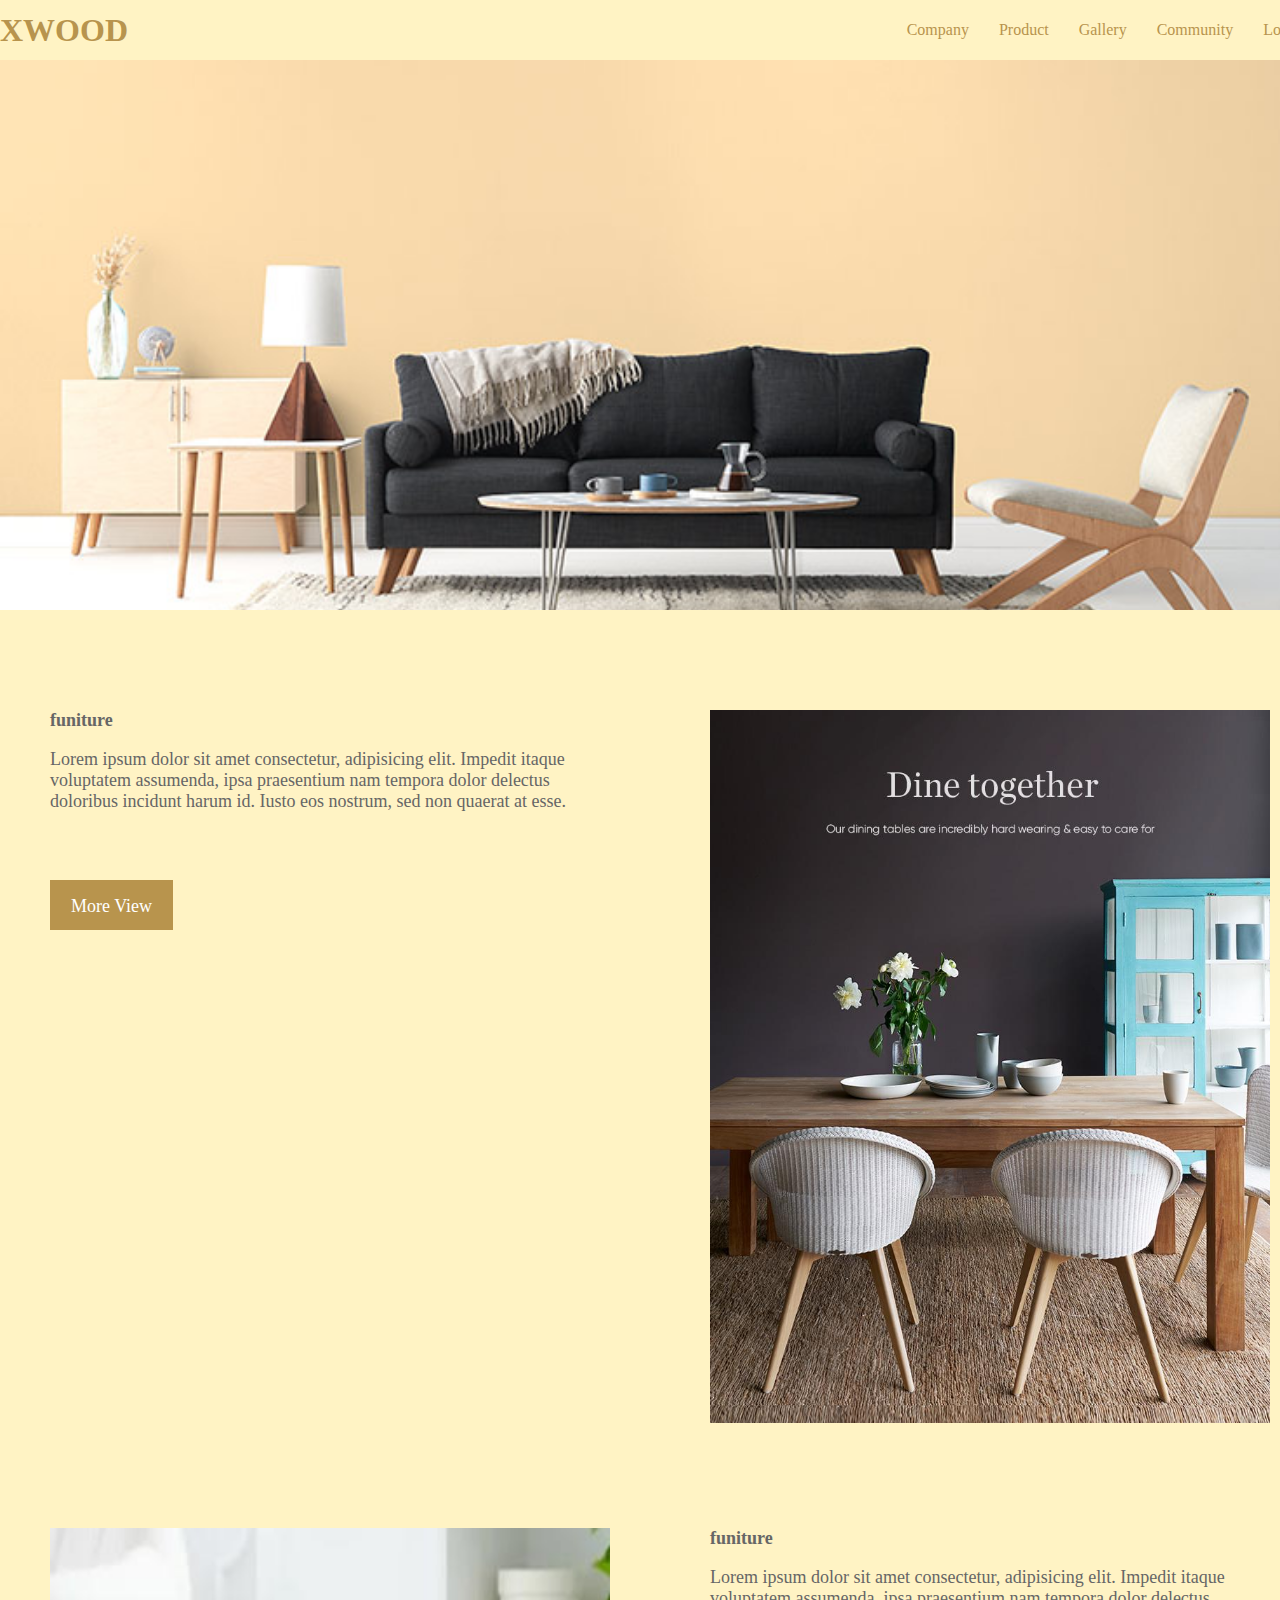
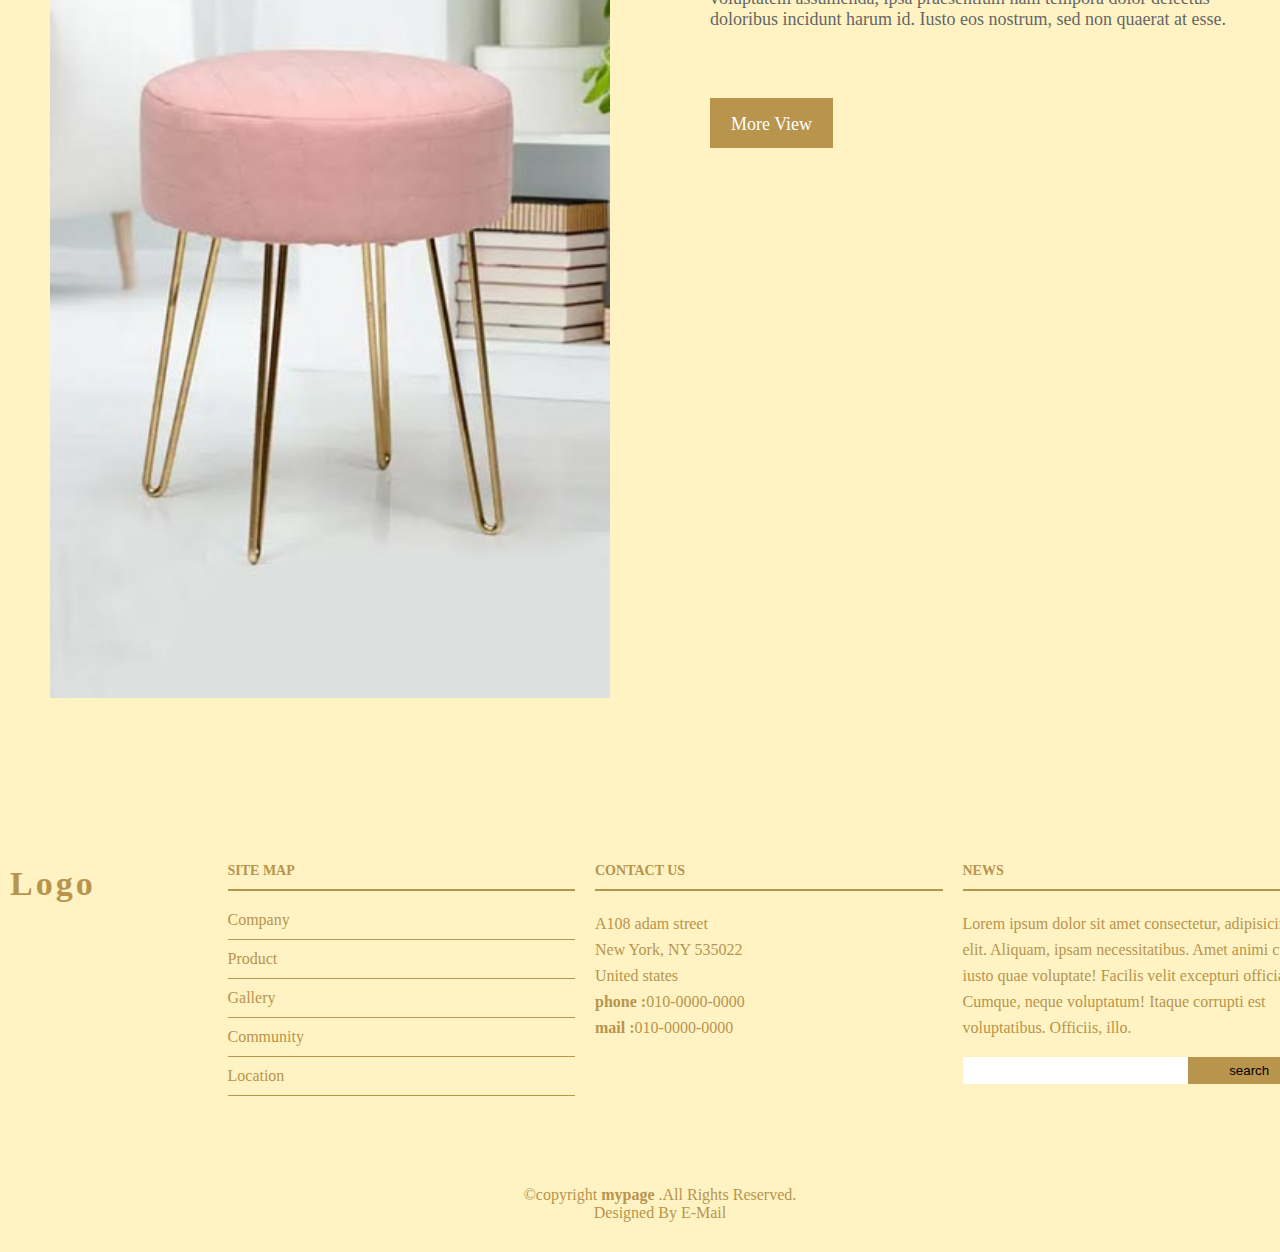
==== index.html @ 7631b56d "원본 파일 업로드" ====
<!DOCTYPE html>
<html lang="ko" dir="ltr">
  <head>
    <meta charset="utf-8">
    <meta name="viewport" content="width=device-width, initial-scale=1.0">
    <title>xwood</title>
    <link rel="stylesheet" href="./assets/css/style.css">
    <script type="text/javascript" src="./assets/js/jquery.min.js"></script>
    <script type="text/javascript" src="./assets/js/common.js"></script>
  </head>
  <body>
    <div id="wrap">
      <header id="header">
        <h1 id="top-logo"><a href="./index.html">XWOOD</a></h1>
        <nav id="top-nav">
          <ul>
            <li>
              <a href="../ex1_sass_site/company/introduce.html">Company</a>
              <ul class="sub-menu">
                <li><a href="../ex1_sass_site/company/introduce.html">Introduce(소개)</a></li>
                <li><a href="../ex1_sass_site/company/ci.html">CI(기업정체성)</a></li>
                <li><a href="../ex1_sass_site/company/history.html">History(역사)</a></li>
              </ul>
            </li>
            <li>
              <a href="../ex1_sass_site/product/product.html">Product</a>
              <ul class="sub-menu">
                <li><a href="../ex1_sass_site/product/product.html">product(제품)</a></li>
              </ul>            
            </li>
            <li>
              <a href="../ex1_sass_site/gallery/gallery.html">Gallery</a>
              <ul class="sub-menu">
                <li><a href="../ex1_sass_site/gallery/gallery.html">gallery(제품사진)</a></li>
              </ul>
            </li>
            <li>
              <a href="../ex1_sass_site/community/notice.html">Community</a>
              <ul class="sub-menu">
                <li><a href="../ex1_sass_site/community/notice.html">Notice(공지사항)</a></li>
                <li><a href="../ex1_sass_site/community/faq.html">FAQ</a></li>
              </ul>
            </li>
            <li>
              <a href="../ex1_sass_site/location/location.html">Location</a>
              <ul class="sub-menu">
                <li><a href="../ex1_sass_site/location/location.html">Location</a></li>
              </ul>
            </li>
          </ul>
        </nav>
      </header>
      <main>
        <!-- 메인배너 -->
        <div class="mainbanner"></div>
        <!-- 컨텐츠 영역 -->
        <div class="container">
          <div class="content">
            <div class="inner">
              <div class="box items-2">
                <div class="items">
                  <h3 class="title">funiture</h3>
                  <p>Lorem ipsum dolor sit amet consectetur, adipisicing elit. Impedit itaque voluptatem assumenda, 
                  ipsa praesentium nam tempora dolor delectus doloribus incidunt harum id. Iusto eos nostrum, sed non quaerat at esse.
                  </p>
                  <a href="./company/introduce.html" class="gbtn">More View</a>
                </div>
                <div class="items">
                  <img src="./assets/img/thumb_nail01.jpg" alt="">
                </div>
              </div>
            </div>
            <div class="inner">
              <div class="box items-2">
                <div class="items">
                  <img src="./assets/img/thumb_nail02.jpg" alt="">
                </div>
                <div class="items">
                  <h3 class="title">funiture</h3>
                  <p>Lorem ipsum dolor sit amet consectetur, adipisicing elit. Impedit itaque voluptatem assumenda, 
                  ipsa praesentium nam tempora dolor delectus doloribus incidunt harum id. Iusto eos nostrum, sed non quaerat at esse.
                  </p>
                  <a href="./company/introduce.html" class="gbtn">More View</a>
                </div>
              </div>
            </div>
          </div>
        </div>
      </main>
      <footer id="footer">
        <div class="footer-top">
          <!-- footer 상단 영역 -->
          <div class="container">
            <div class="row">
              <!-- Logo -->
              <div class="column footer-logo">
                <h3><a href="../ex1_sass_site/index.html">Logo</a></h3>
              </div>
              <!-- Site map -->
              <div class="column">
                <h4>site map</h4>
                <ul>
                  <li>
                    <a href="../ex1_sass_site/company/introduce.html">Company</a>
                  </li>
                  <li>
                    <a href="../ex1_sass_site/product/product.html">Product</a>          
                  </li>
                  <li>
                    <a href="../ex1_sass_site/gallery/gallery.html">Gallery</a>
                  </li>
                  <li>
                    <a href="../ex1_sass_site/community/notice.html">Community</a>
                  </li>
                  <li>
                    <a href="../ex1_sass_site/location/location.html">Location</a>
                  </li>
                </ul>
              </div>
              <!-- contact us -->
              <div class="column">
                <h4>contact us</h4>
                <p>
                  A108 adam street<br>
                  New York, NY 535022<br>
                  United states<br>
                  <strong>phone :</strong><a href="tel:+82-10-0000-0000">010-0000-0000</a><br>
                  <strong>mail :</strong><a href="mailto:aa@naver.com">010-0000-0000</a><br>
                </p>
              </div>
              <!-- news -->
              <div class="column news">
                <h4>news</h4>
                <p>
                  Lorem ipsum dolor sit amet consectetur, adipisicing elit. Aliquam,
                  ipsam necessitatibus. Amet animi cum iusto quae voluptate! 
                  Facilis velit excepturi officia. Cumque, neque voluptatum! 
                  Itaque corrupti est voluptatibus. Officiis, illo.
                </p>
                <form>
                  <input type="search" name="search" value=""><input type="submit" name="submit" value="search">
                </form>
              </div>
            </div>
          </div>
        </div>
        <div class="container">
          <!-- footer 하단 영역 -->
          <div class="copyright">
            &copy;copyright <strong>mypage</strong> .All Rights Reserved.
          </div>
          <div class="credits">
            Designed By <a href="mailto:aaa@naver.com">E-Mail</a>
          </div>
        </div>
      </footer>
    </div>
  </body>
</html>
---- assets/css/style.css ----
html, body {
  height: 100%;
}

body {
  background: #fff3c4;
  color: #666666;
}

html, body, ul, li, h1, h2, h3, h4, h5, h6 {
  margin: 0;
  padding: 0;
}

li {
  list-style: none;
}

a {
  text-decoration: none;
  color: #b8944d;
  transition: 0.5s;
}
a:hover {
  color: #e3a936;
}

.gbtn {
  display: inline-block;
  box-sizing: border-box;
  padding: 0 20px;
  height: 50px;
  line-height: 50px;
  background: #b8944d;
  color: white;
  border: 1px solid #b8944d;
}
.gbtn.right {
  float: right;
}
.gbtn:hover {
  color: #b8944d;
  background: white;
}

.box {
  display: flex;
}
.box.items-2 .items {
  flex: 50%;
}
.box.items-3 .items {
  flex: 33.33%;
}
.box.items-4 .items {
  flex: 25%;
}
.box .items {
  box-sizing: border-box;
  padding: 50px;
  font-size: 18px;
  flex: 100%;
  flex-shrink: 0;
}
.box .items .title {
  font-size: 18px;
}
.box .items img {
  width: 100%;
}

#map {
  margin-top: 50px;
}
#map .marker-title {
  font-weight: 700;
  font-size: 18px;
}

#wrap {
  width: 1320px;
  margin: 0 auto;
}
#wrap #header {
  position: relative;
  height: 60px;
  z-index: 500;
}
#wrap #header #top-logo {
  float: left;
}
#wrap #header #top-logo a {
  height: 60px;
  line-height: 60px;
}
#wrap #header #top-nav {
  position: relative;
  height: 60px;
  float: right;
}
#wrap #header #top-nav ul {
  float: left;
}
#wrap #header #top-nav ul li {
  position: relative;
  float: left;
  margin-left: 30px;
}
#wrap #header #top-nav ul li:first-child {
  margin-left: 0;
}
#wrap #header #top-nav ul li:hover .sub-menu {
  opacity: 1;
}
#wrap #header #top-nav ul li:hover .sub-menu li {
  height: 40px;
  opacity: 1;
}
#wrap #header #top-nav ul li:hover .sub-menu li a {
  display: block;
  width: 100%;
  height: 100%;
}
#wrap #header #top-nav ul li a {
  width: 100%;
  height: 60px;
  line-height: 60px;
}
#wrap #header #top-nav ul li .sub-menu {
  position: absolute;
  top: 100%;
  border: 1px solid #b8944d;
  opacity: 0;
  transition: 0.5s;
}
#wrap #header #top-nav ul li .sub-menu li {
  margin: 0;
  min-width: 150px;
  width: 100%;
  height: 0;
  padding: 0 10px;
  box-sizing: border-box;
  background: white;
  opacity: 0;
  transition-duration: 0.5s;
}
#wrap #header #top-nav ul li .sub-menu li a {
  line-height: 40px;
}
#wrap main {
  min-height: calc(100vh - (60px + 600px) - 51px);
}
#wrap #footer {
  margin-top: 50px;
  color: #b8944d;
}
#wrap #footer .footer-top {
  padding: 60px 0 30px;
}
#wrap #footer .container {
  margin: 0 auto;
}
#wrap #footer .container .row {
  display: flex;
  justify-content: center;
  flex-wrap: wrap;
}
#wrap #footer .container .column {
  flex: 25%; /*flex-grow flex-shrink flex-basis*/
  box-sizing: border-box;
  padding: 0 10px;
  margin: 0px 0px 30px 0px;
}
#wrap #footer .container .column p {
  line-height: 26px;
}
#wrap #footer .container .column.footer-logo {
  flex: 180px;
}
#wrap #footer .container .column.footer-logo h3 {
  font-size: 34px;
  font-weight: 700;
  letter-spacing: 3px;
  padding: 2px 0 2px 0;
}
#wrap #footer .container .column h4 {
  font-size: 14px;
  font-weight: 700;
  text-transform: uppercase;
  padding-bottom: 12px;
  position: relative;
  margin-bottom: 20px;
}
#wrap #footer .container .column h4:before, #wrap #footer .container .column h4::after {
  content: "";
  position: absolute;
  left: 0;
  bottom: 0;
  height: 2px;
  width: 100%;
  background: #b8944d;
}
#wrap #footer .container .column ul li {
  border-bottom: 1px solid #b8944d;
  padding: 10px 0;
}
#wrap #footer .container .column ul li:first-child {
  padding-top: 0;
}
#wrap #footer .container .column.news input[type=search] {
  border: 0;
  padding: 6px 8px;
  width: 65%;
}
#wrap #footer .container .column.news input[type=submit] {
  border: 0;
  padding: 6px 0px;
  width: 35%;
  text-align: center;
  background: #b8944d;
  cursor: pointer;
}
#wrap #footer > .container {
  padding: 30px 0;
  text-align: center;
}

.mainbanner {
  height: 550px;
  background: url("../img/main_banner.jpg") no-repeat;
  background-size: cover;
}

.inner:nth-child(1) {
  margin-top: 50px;
}
.inner .box.items-2 p + a {
  margin-top: 50px;
}

body.subpage main .container {
  display: flex;
}
body.subpage main .container #lnb {
  flex: 230px;
  flex-shrink: 0;
  flex-grow: 0;
  box-sizing: border-box;
  padding-right: 50px;
}
body.subpage main .container #lnb ul li {
  border-bottom: 1px solid #b8944d;
}
body.subpage main .container #lnb ul li.on a {
  color: white;
  background: #b8944d;
  padding-left: 20px;
}
body.subpage main .container #lnb ul li:hover a {
  padding-left: 20px;
}
body.subpage main .container #lnb ul li a {
  display: inline-block;
  width: 100%;
  height: 100%;
  line-height: 50px;
  font-size: 18px;
  box-sizing: border-box;
}
body.subpage main .container .sub-title span {
  position: relative;
  display: inline-block;
  padding-bottom: 8px;
  line-height: 43px;
  font-size: 24px;
  font-weight: bold;
}
body.subpage main .container .sub-title span::after {
  content: "";
  position: absolute;
  height: 3px;
  background-color: #b8944d;
  left: 0;
  bottom: 0;
  right: 0;
}
body.subpage main .container .inner + .inner {
  margin-top: 50px;
  padding-top: 50px;
  border-top: 1px solid #b8944d;
}
body.subpage main .container .inner .box {
  flex-wrap: wrap;
}
body.subpage main .container .content.gallery {
  flex: 100%;
}
body.subpage main .container .content.gallery .inner {
  position: relative;
  width: 600px;
  margin: 0 auto;
  margin-top: 100px;
}
body.subpage main .container .content.gallery .inner .navi-wrap {
  position: relative;
}
body.subpage main .container .content.gallery .inner .navi-wrap > img {
  cursor: pointer;
  position: absolute;
  top: 50%;
  z-index: 500;
}
body.subpage main .container .content.gallery .inner .navi-wrap > img.next {
  right: 0;
  transform: translate(100%, -50%);
}
body.subpage main .container .content.gallery .inner .navi-wrap > img.prev {
  left: 0;
  transform: translate(-100%, -50%);
}
body.subpage main .container .content.gallery .inner .navi-wrap #navi {
  width: 600px;
  overflow: hidden;
  position: relative;
}
body.subpage main .container .content.gallery .inner .navi-wrap #navi ul li {
  width: 120px;
  float: left;
}
body.subpage main .container .content.gallery .inner .navi-wrap #navi ul li img {
  width: 100%;
  border: 3px solid white;
}
body.subpage main .container .content.gallery .inner .navi-wrap #navi .page-wrap {
  width: 1800px;
}
body.subpage main .container .content.gallery .inner .navi-wrap #navi .page-wrap .page {
  overflow: hidden;
  float: left;
}
body.subpage main .container .content.gallery .inner #main {
  width: 600px;
  height: 452px;
  float: right;
}
body.subpage main .container .content.gallery .inner #main img {
  position: absolute;
  width: 100%;
}
body.subpage main .container .content.faq {
  min-height: 650px;
}
body.subpage main .container .content.faq dl {
  margin: 50px auto;
}
body.subpage main .container .content.faq dl dt {
  text-indent: 1rem;
  line-height: 35px;
  font-size: 18px;
  color: white;
  height: 35px;
  background-color: #b8944d;
}
body.subpage main .container .content.faq dl dd {
  margin: 0;
  height: 300px;
  background-color: #ffe5b3;
}
body.subpage main .container .content.faq dl dd p {
  padding: 20px;
  margin: 0;
}
body.subpage main .container .content.notice {
  flex: 100%;
}
body.subpage main .container .content.notice table {
  width: 100%;
  margin: 50px auto;
  border-collapse: collapse;
}
body.subpage main .container .content.notice table + .gbtn {
  margin-top: 20px;
}
body.subpage main .container .content.notice table td, body.subpage main .container .content.notice table th {
  vertical-align: middle;
  padding: 15px;
  font-size: 14px;
}
body.subpage main .container .content.notice table th {
  background-color: #b8944d;
  color: white;
  height: 30px;
  text-align: left;
  font-size: 16px;
}
body.subpage main .container .content.notice table tr:hover {
  background: #ffe5b3;
}
body.subpage main .container .content.notice table td {
  font-weight: 300;
  color: #666666;
  border-bottom: 1px solid #b8944d;
}
body.subpage main .container .content.notice table td.hover {
  background: #ffe5b3;
}
body.subpage main .container .content.location {
  flex: 100%;
}
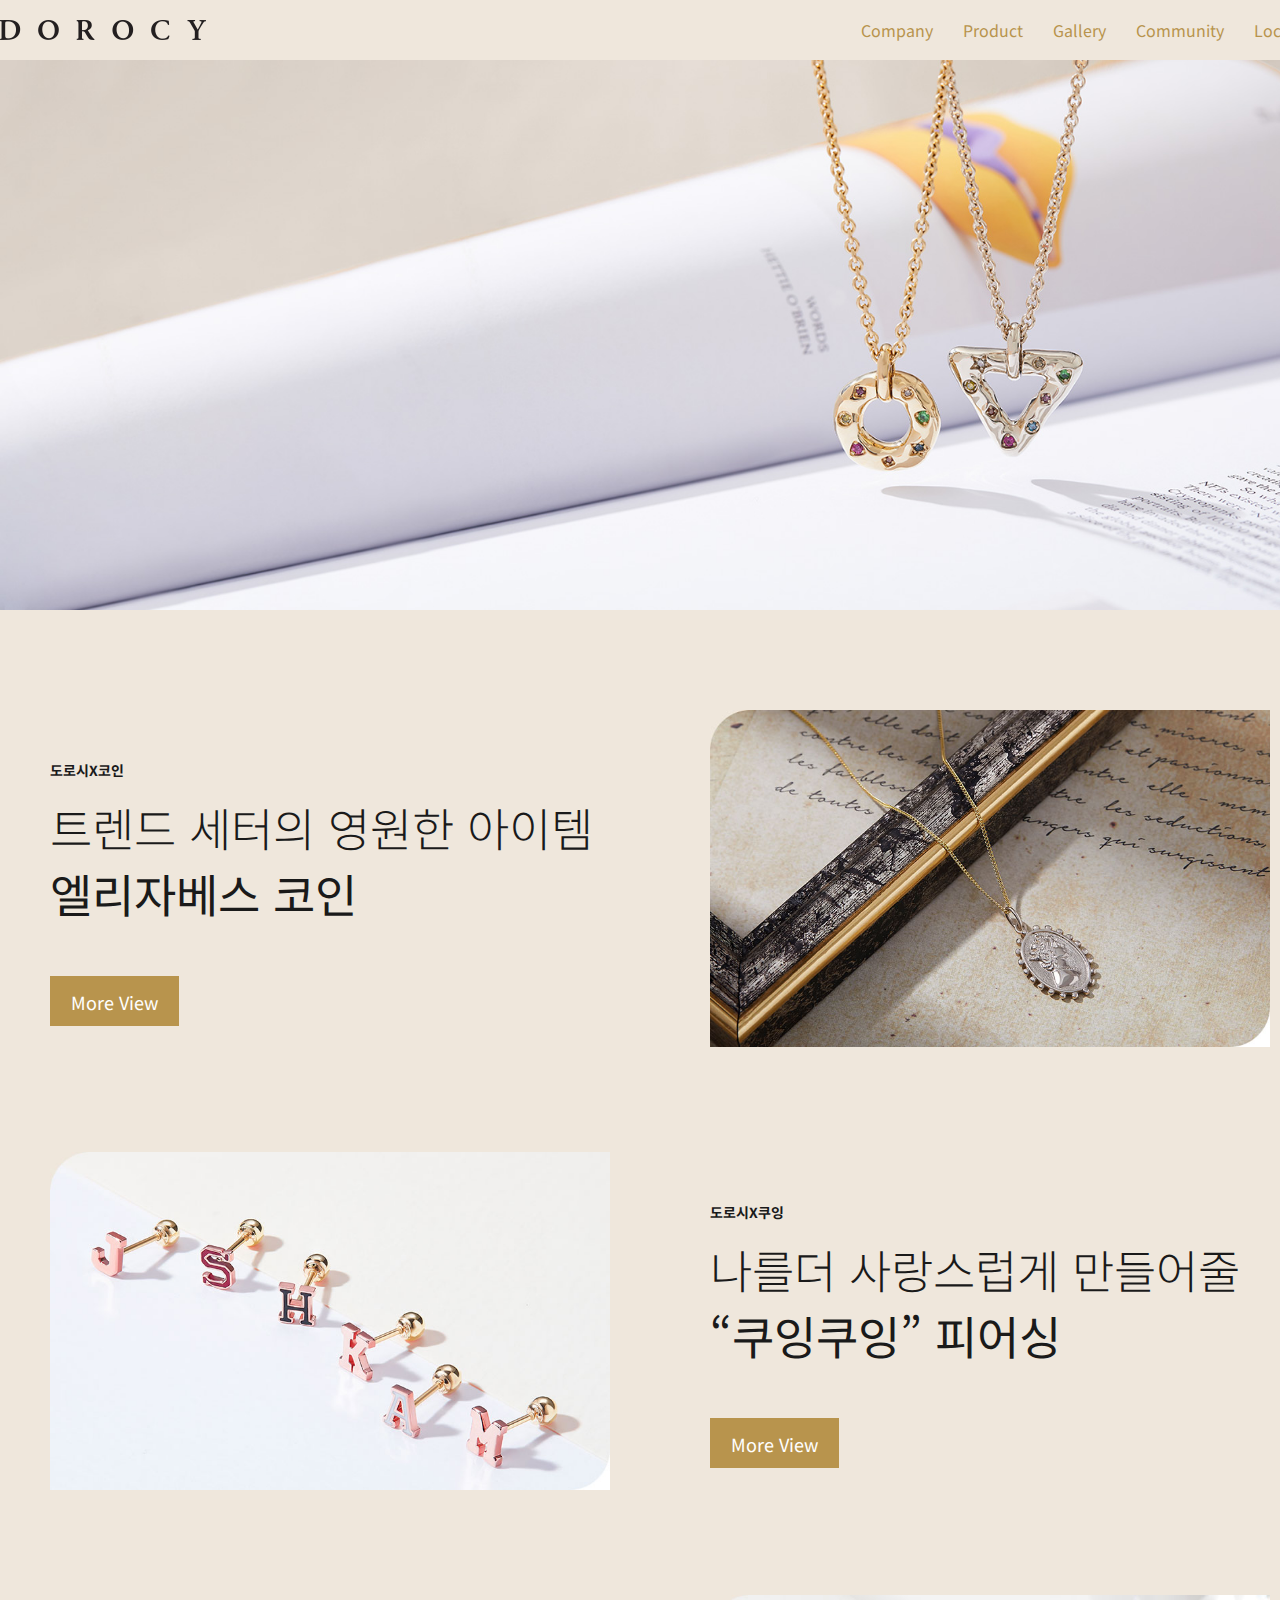
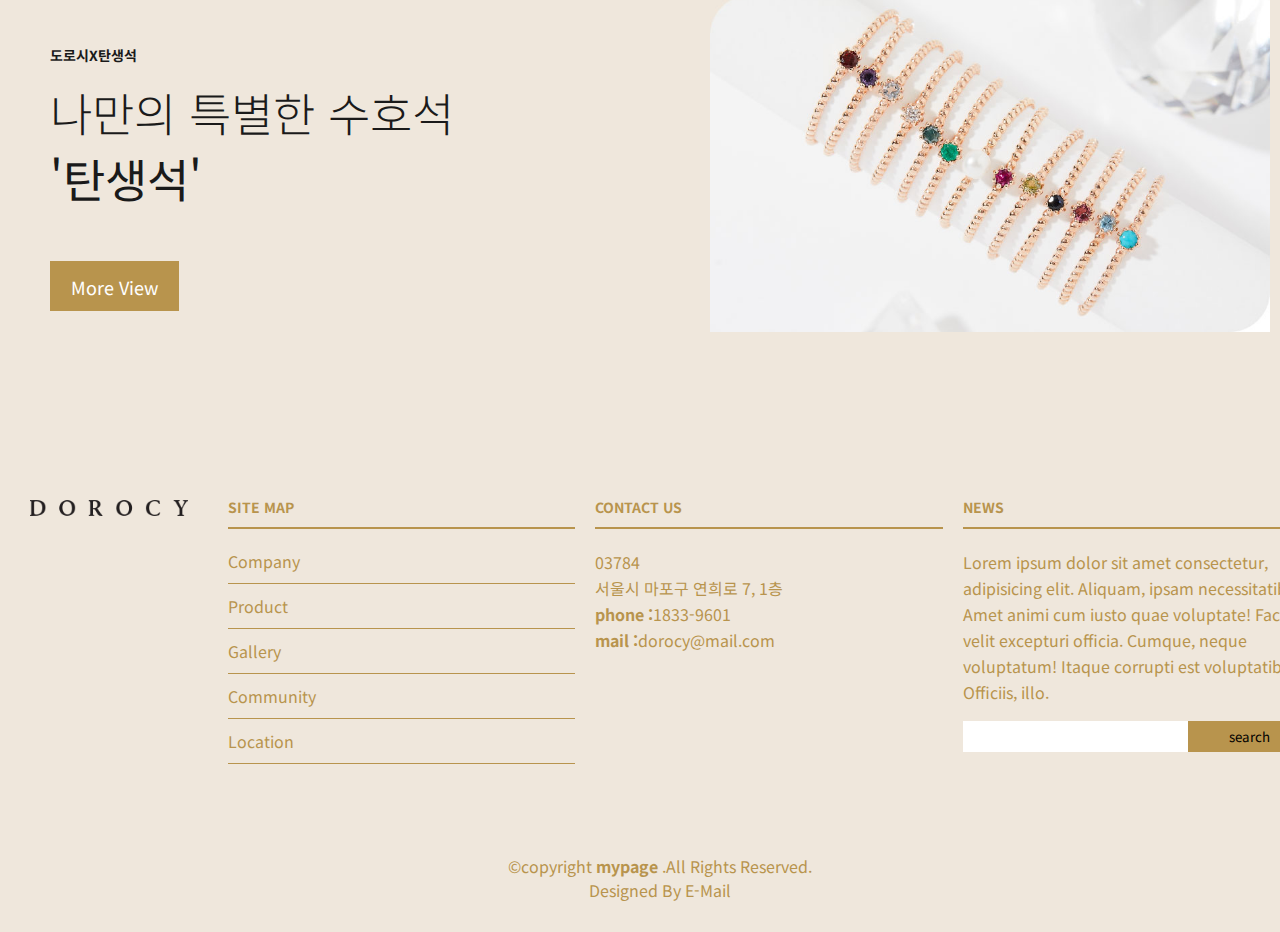
==== commit 6238d834: "아이템 요소들 추가" ====
--- a/index.html
+++ b/index.html
@@ -11,7 +11,11 @@
   <body>
     <div id="wrap">
       <header id="header">
-        <h1 id="top-logo"><a href="./index.html">XWOOD</a></h1>
+        <h1 id="top-logo">
+          <a href="./index.html">
+            <img src="./assets/img/main-logo/main-logo-img.png" alt="메인로고">
+          </a>
+        </h1>
         <nav id="top-nav">
           <ul>
             <li>
@@ -59,28 +63,36 @@
             <div class="inner">
               <div class="box items-2">
                 <div class="items">
-                  <h3 class="title">funiture</h3>
-                  <p>Lorem ipsum dolor sit amet consectetur, adipisicing elit. Impedit itaque voluptatem assumenda, 
-                  ipsa praesentium nam tempora dolor delectus doloribus incidunt harum id. Iusto eos nostrum, sed non quaerat at esse.
-                  </p>
+                  <p>도로시X코인</p>
+                  <h3 class="title">트렌드 세터의 영원한 아이템<br><strong>엘리자베스 코인</strong></h3>
                   <a href="./company/introduce.html" class="gbtn">More View</a>
                 </div>
                 <div class="items">
-                  <img src="./assets/img/thumb_nail01.jpg" alt="">
+                  <img src="./assets/img/main-img/main-img1.jpg" alt="">
                 </div>
               </div>
             </div>
             <div class="inner">
               <div class="box items-2">
                 <div class="items">
-                  <img src="./assets/img/thumb_nail02.jpg" alt="">
+                  <img src="./assets/img/main-img/main-img2.jpg" alt="">
                 </div>
                 <div class="items">
-                  <h3 class="title">funiture</h3>
-                  <p>Lorem ipsum dolor sit amet consectetur, adipisicing elit. Impedit itaque voluptatem assumenda, 
-                  ipsa praesentium nam tempora dolor delectus doloribus incidunt harum id. Iusto eos nostrum, sed non quaerat at esse.
-                  </p>
+                  <p>도로시X쿠잉</p>
+                  <h3 class="title">나를더 사랑스럽게 만들어줄<br><strong>“쿠잉쿠잉” 피어싱</strong></h3>
                   <a href="./company/introduce.html" class="gbtn">More View</a>
+                </div>
+              </div>
+            </div>
+            <div class="inner">
+              <div class="box items-2">
+                <div class="items">
+                  <p>도로시X탄생석</p>
+                  <h3 class="title">나만의 특별한 수호석<br><strong>'탄생석'</strong></h3>
+                  <a href="./company/introduce.html" class="gbtn">More View</a>
+                </div>
+                <div class="items">
+                  <img src="./assets/img/main-img/main-img3.jpg" alt="">
                 </div>
               </div>
             </div>
@@ -94,7 +106,9 @@
             <div class="row">
               <!-- Logo -->
               <div class="column footer-logo">
-                <h3><a href="../ex1_sass_site/index.html">Logo</a></h3>
+                  <a href="../ex1_sass_site/index.html">
+                    <img src="./assets/img/main-logo/main-logo-img.png" alt="">
+                  </a>
               </div>
               <!-- Site map -->
               <div class="column">
@@ -121,11 +135,10 @@
               <div class="column">
                 <h4>contact us</h4>
                 <p>
-                  A108 adam street<br>
-                  New York, NY 535022<br>
-                  United states<br>
-                  <strong>phone :</strong><a href="tel:+82-10-0000-0000">010-0000-0000</a><br>
-                  <strong>mail :</strong><a href="mailto:aa@naver.com">010-0000-0000</a><br>
+                  03784<br>
+                  서울시 마포구 연희로 7, 1층<br>
+                  <strong>phone :</strong><a href="tel:+82-0000-0000">1833-9601</a><br>
+                  <strong>mail :</strong><a href="mailto:aa@naver.com">dorocy@mail.com</a><br>
                 </p>
               </div>
               <!-- news -->
--- a/assets/css/style.css
+++ b/assets/css/style.css
@@ -1,10 +1,15 @@
+@import url("https://fonts.googleapis.com/css2?family=Noto+Sans+KR:wght@100;300;400;500;700;900&display=swap");
+* {
+  font-family: "Noto Sans KR", sans-serif;
+}
+
 html, body {
   height: 100%;
 }
 
 body {
-  background: #fff3c4;
-  color: #666666;
+  background: #efe7dc;
+  color: #1a1a1a;
 }
 
 html, body, ul, li, h1, h2, h3, h4, h5, h6 {
@@ -62,8 +67,15 @@
   flex: 100%;
   flex-shrink: 0;
 }
+.box .items p {
+  font-size: 14px;
+  margin-top: 50px;
+  font-weight: 700;
+}
 .box .items .title {
-  font-size: 18px;
+  font-size: 46px;
+  font-weight: 300;
+  margin-bottom: 50px;
 }
 .box .items img {
   width: 100%;
@@ -175,13 +187,11 @@
   line-height: 26px;
 }
 #wrap #footer .container .column.footer-logo {
+  text-align: center;
   flex: 180px;
 }
-#wrap #footer .container .column.footer-logo h3 {
-  font-size: 34px;
-  font-weight: 700;
-  letter-spacing: 3px;
-  padding: 2px 0 2px 0;
+#wrap #footer .container .column.footer-logo img {
+  width: 80%;
 }
 #wrap #footer .container .column h4 {
   font-size: 14px;
@@ -227,7 +237,7 @@
 
 .mainbanner {
   height: 550px;
-  background: url("../img/main_banner.jpg") no-repeat;
+  background: url("../img/main-banner/main-banner-img.jpg") no-repeat;
   background-size: cover;
 }
 
@@ -398,7 +408,7 @@
 }
 body.subpage main .container .content.notice table td {
   font-weight: 300;
-  color: #666666;
+  color: #1a1a1a;
   border-bottom: 1px solid #b8944d;
 }
 body.subpage main .container .content.notice table td.hover {
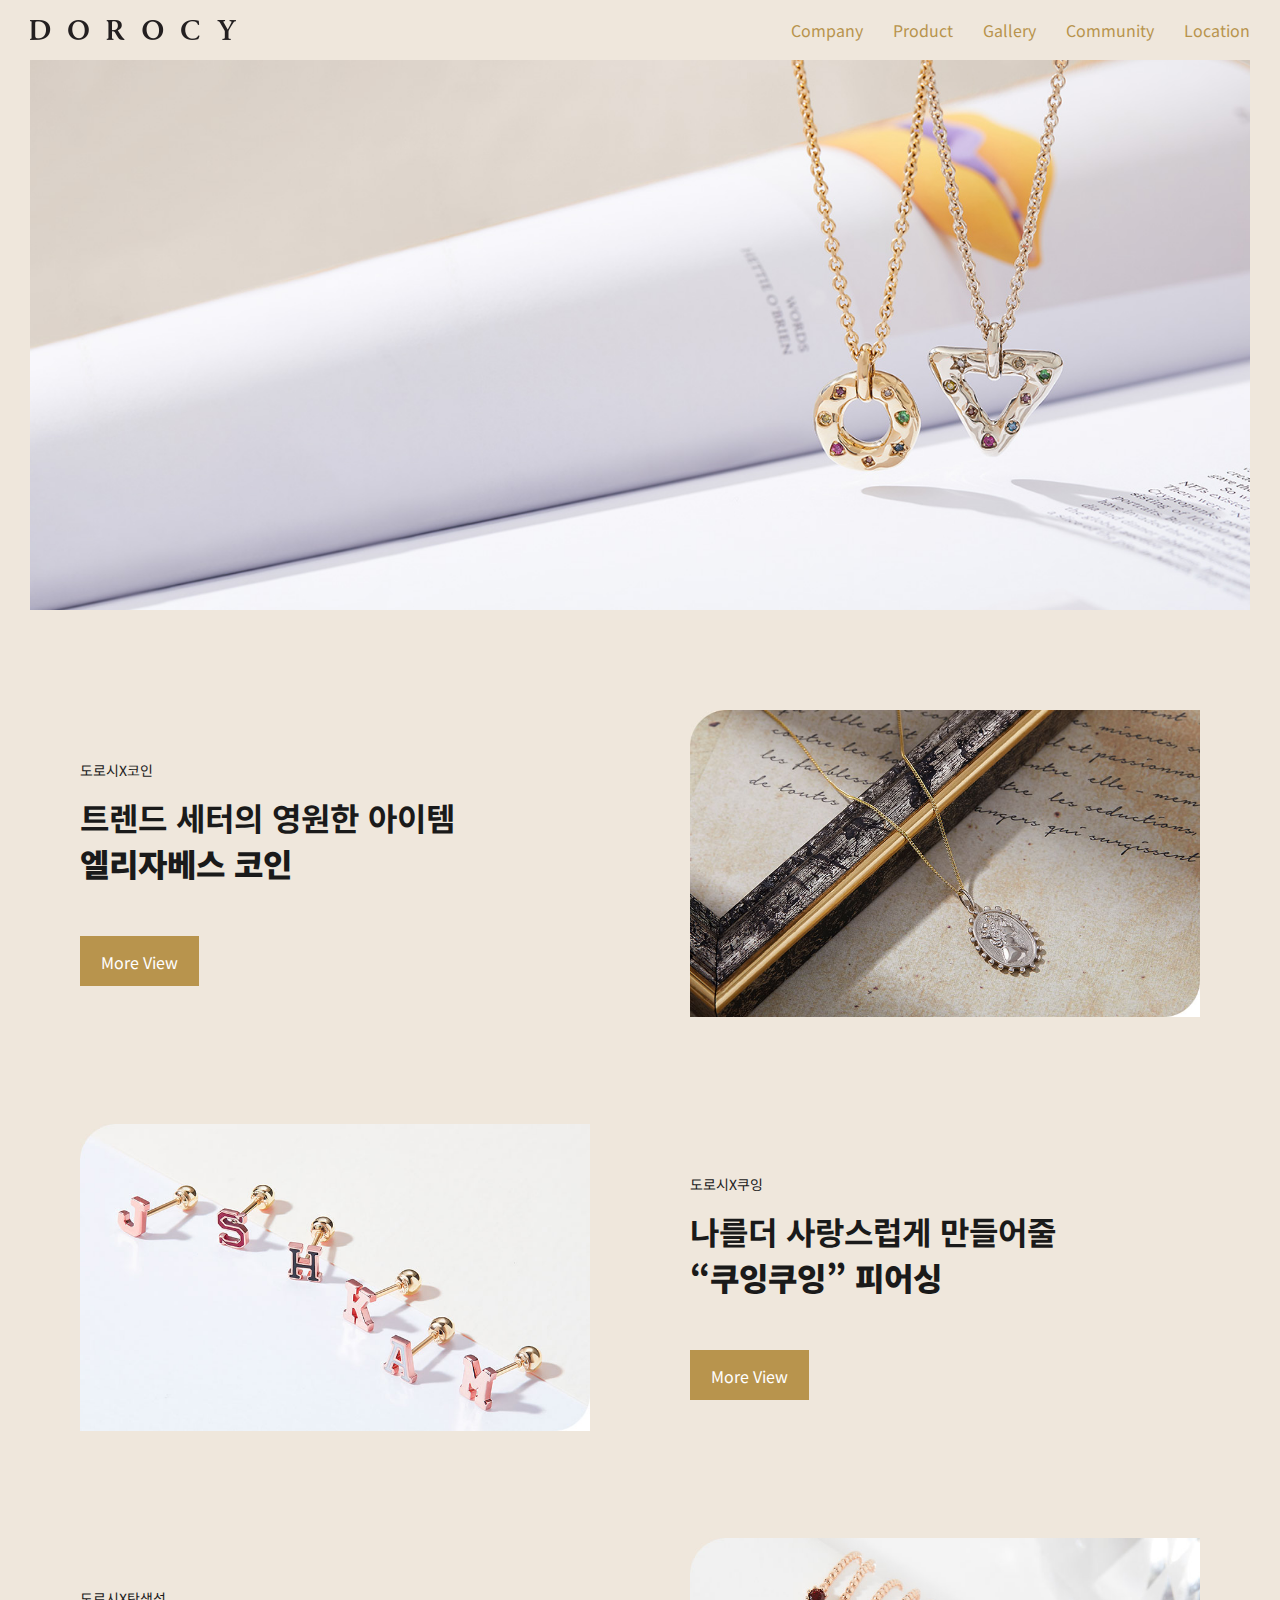
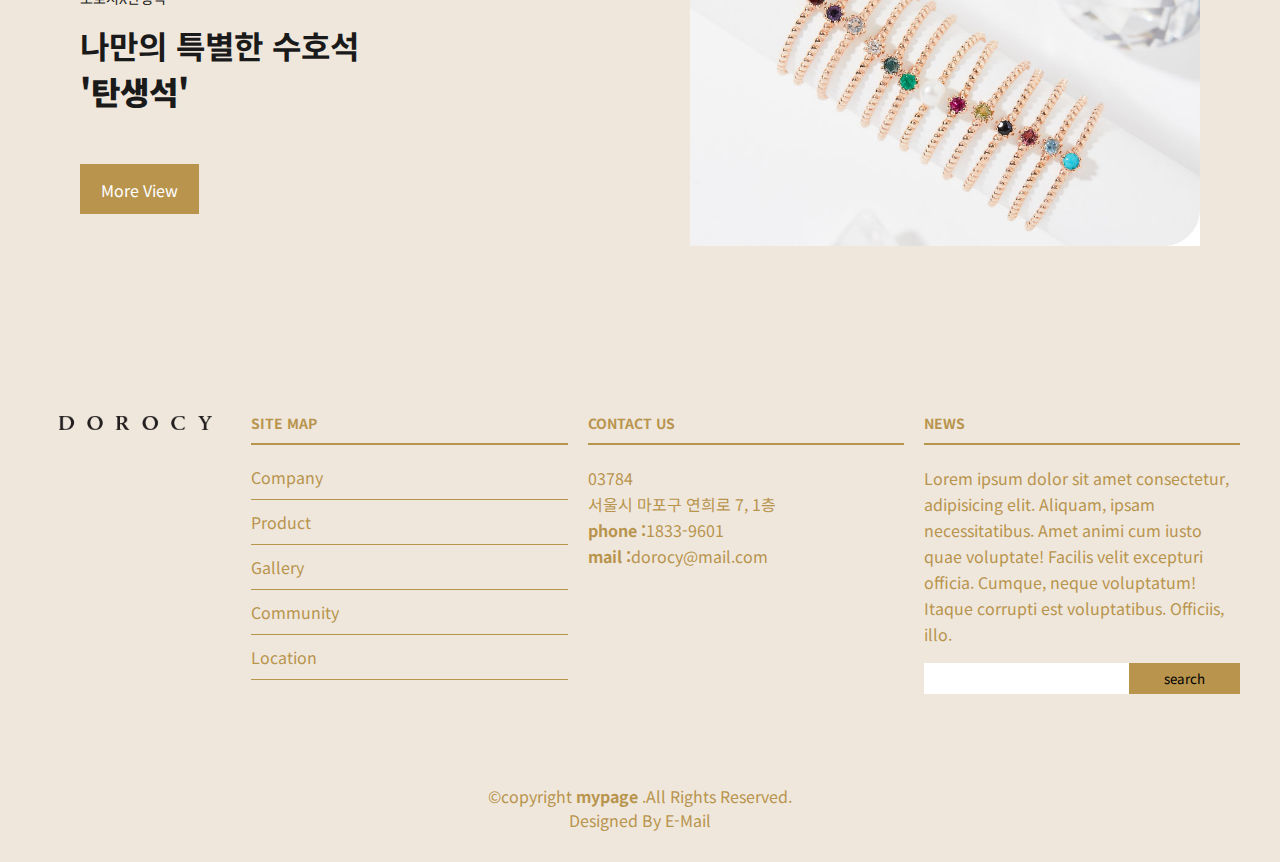
==== commit 4bb326d3: "메인로고 수정" ====
--- a/index.html
+++ b/index.html
@@ -19,36 +19,36 @@
         <nav id="top-nav">
           <ul>
             <li>
-              <a href="../ex1_sass_site/company/introduce.html">Company</a>
+              <a href="./company/introduce.html">Company</a>
               <ul class="sub-menu">
-                <li><a href="../ex1_sass_site/company/introduce.html">Introduce(소개)</a></li>
-                <li><a href="../ex1_sass_site/company/ci.html">CI(기업정체성)</a></li>
-                <li><a href="../ex1_sass_site/company/history.html">History(역사)</a></li>
+                <li><a href="./company/introduce.html">Introduce(소개)</a></li>
+                <li><a href="./company/ci.html">CI(기업정체성)</a></li>
+                <li><a href="./company/history.html">History(역사)</a></li>
               </ul>
             </li>
             <li>
-              <a href="../ex1_sass_site/product/product.html">Product</a>
+              <a href="./product/product.html">Product</a>
               <ul class="sub-menu">
-                <li><a href="../ex1_sass_site/product/product.html">product(제품)</a></li>
+                <li><a href="./product/product.html">product(제품)</a></li>
               </ul>            
             </li>
             <li>
-              <a href="../ex1_sass_site/gallery/gallery.html">Gallery</a>
+              <a href="./gallery/gallery.html">Gallery</a>
               <ul class="sub-menu">
-                <li><a href="../ex1_sass_site/gallery/gallery.html">gallery(제품사진)</a></li>
+                <li><a href="./gallery/gallery.html">gallery(제품사진)</a></li>
               </ul>
             </li>
             <li>
-              <a href="../ex1_sass_site/community/notice.html">Community</a>
+              <a href="./community/notice.html">Community</a>
               <ul class="sub-menu">
-                <li><a href="../ex1_sass_site/community/notice.html">Notice(공지사항)</a></li>
-                <li><a href="../ex1_sass_site/community/faq.html">FAQ</a></li>
+                <li><a href="./community/notice.html">Notice(공지사항)</a></li>
+                <li><a href="./community/faq.html">FAQ</a></li>
               </ul>
             </li>
             <li>
-              <a href="../ex1_sass_site/location/location.html">Location</a>
+              <a href="./location/location.html">Location</a>
               <ul class="sub-menu">
-                <li><a href="../ex1_sass_site/location/location.html">Location</a></li>
+                <li><a href="./location/location.html">Location</a></li>
               </ul>
             </li>
           </ul>
@@ -65,7 +65,7 @@
                 <div class="items">
                   <p>도로시X코인</p>
                   <h3 class="title">트렌드 세터의 영원한 아이템<br><strong>엘리자베스 코인</strong></h3>
-                  <a href="./company/introduce.html" class="gbtn">More View</a>
+                  <a href="./product/product.html" class="gbtn">More View</a>
                 </div>
                 <div class="items">
                   <img src="./assets/img/main-img/main-img1.jpg" alt="">
@@ -80,7 +80,7 @@
                 <div class="items">
                   <p>도로시X쿠잉</p>
                   <h3 class="title">나를더 사랑스럽게 만들어줄<br><strong>“쿠잉쿠잉” 피어싱</strong></h3>
-                  <a href="./company/introduce.html" class="gbtn">More View</a>
+                  <a href="./product/product.html" class="gbtn">More View</a>
                 </div>
               </div>
             </div>
@@ -89,7 +89,7 @@
                 <div class="items">
                   <p>도로시X탄생석</p>
                   <h3 class="title">나만의 특별한 수호석<br><strong>'탄생석'</strong></h3>
-                  <a href="./company/introduce.html" class="gbtn">More View</a>
+                  <a href="./product/product.html" class="gbtn">More View</a>
                 </div>
                 <div class="items">
                   <img src="./assets/img/main-img/main-img3.jpg" alt="">
--- a/assets/css/style.css
+++ b/assets/css/style.css
@@ -39,6 +39,7 @@
   background: #b8944d;
   color: white;
   border: 1px solid #b8944d;
+  font-size: 16px;
 }
 .gbtn.right {
   float: right;
@@ -48,6 +49,10 @@
   background: white;
 }
 
+.content {
+  width: 100%;
+}
+
 .box {
   display: flex;
 }
@@ -63,22 +68,28 @@
 .box .items {
   box-sizing: border-box;
   padding: 50px;
-  font-size: 18px;
+  font-size: 26px;
   flex: 100%;
   flex-shrink: 0;
+}
+.box .items.center {
+  text-align: center;
 }
 .box .items p {
   font-size: 14px;
   margin-top: 50px;
+  font-weight: 400;
+}
+.box .items .title {
+  font-size: 32px;
   font-weight: 700;
-}
-.box .items .title {
-  font-size: 46px;
-  font-weight: 300;
   margin-bottom: 50px;
 }
+.box .items .title .font-product {
+  font-size: 76px;
+}
 .box .items img {
-  width: 100%;
+  max-width: 100%;
 }
 
 #map {
@@ -86,12 +97,13 @@
 }
 #map .marker-title {
   font-weight: 700;
-  font-size: 18px;
+  font-size: 26px;
 }
 
 #wrap {
-  width: 1320px;
+  max-width: 1320px;
   margin: 0 auto;
+  padding: 0 30px;
 }
 #wrap #header {
   position: relative;
@@ -121,6 +133,11 @@
 #wrap #header #top-nav ul li:first-child {
   margin-left: 0;
 }
+#wrap #header #top-nav ul li a {
+  width: 100%;
+  height: 60px;
+  line-height: 60px;
+}
 #wrap #header #top-nav ul li:hover .sub-menu {
   opacity: 1;
 }
@@ -132,11 +149,6 @@
   display: block;
   width: 100%;
   height: 100%;
-}
-#wrap #header #top-nav ul li a {
-  width: 100%;
-  height: 60px;
-  line-height: 60px;
 }
 #wrap #header #top-nav ul li .sub-menu {
   position: absolute;
@@ -239,6 +251,7 @@
   height: 550px;
   background: url("../img/main-banner/main-banner-img.jpg") no-repeat;
   background-size: cover;
+  background-position: 50% 50%;
 }
 
 .inner:nth-child(1) {
@@ -302,14 +315,72 @@
 body.subpage main .container .inner .box {
   flex-wrap: wrap;
 }
+body.subpage main .container .content.introduce .items p {
+  font-size: 26px;
+  font-weight: 300;
+}
+body.subpage main .container .content.ci .items h3 {
+  font-size: 46px;
+  font-weight: 700;
+  margin-bottom: 0;
+}
+body.subpage main .container .content.ci .items p {
+  color: #595959;
+  font-size: 26px;
+  font-weight: 300;
+}
+body.subpage main .container .content.history .items .title {
+  font-size: 46px;
+  font-weight: 700;
+}
+body.subpage main .container .content.history .items p {
+  font-size: 26px;
+  font-weight: 300;
+}
+body.subpage main .container .content.history .items .history {
+  padding-left: 215px;
+}
+body.subpage main .container .content.history .items .history .item {
+  display: flex;
+  font-size: 24px;
+  font-weight: 700;
+}
+body.subpage main .container .content.history .items .history .item:first-child h4::before {
+  position: absolute;
+  content: "";
+  width: 1px;
+  height: 1070px;
+  background: #000000;
+  right: 0;
+  top: 15px;
+}
+body.subpage main .container .content.history .items .history .item h4 {
+  padding-right: 30px;
+  position: relative;
+}
+body.subpage main .container .content.history .items .history .item h4::after {
+  position: absolute;
+  content: "";
+  width: 10px;
+  height: 10px;
+  border-radius: 50%;
+  background: #000000;
+  right: -5px;
+  top: 14px;
+}
+body.subpage main .container .content.history .items .history .item span {
+  padding-left: 30px;
+}
+body.subpage main .container .content.history .items .history .item ~ .item {
+  padding-top: 40px;
+}
 body.subpage main .container .content.gallery {
   flex: 100%;
 }
 body.subpage main .container .content.gallery .inner {
   position: relative;
   width: 600px;
-  margin: 0 auto;
-  margin-top: 100px;
+  margin: 100px auto 0;
 }
 body.subpage main .container .content.gallery .inner .navi-wrap {
   position: relative;
@@ -355,7 +426,8 @@
 }
 body.subpage main .container .content.gallery .inner #main img {
   position: absolute;
-  width: 100%;
+  width: 600px;
+  height: 452px;
 }
 body.subpage main .container .content.faq {
   min-height: 650px;
@@ -367,17 +439,21 @@
   text-indent: 1rem;
   line-height: 35px;
   font-size: 18px;
-  color: white;
+  padding: 15px 0;
+  color: #1a1a1a;
   height: 35px;
-  background-color: #b8944d;
+  border-top: 1px solid #b8944d;
+  cursor: pointer;
+}
+body.subpage main .container .content.faq dl dt:last-of-type {
+  border-bottom: 1px solid #b8944d;
 }
 body.subpage main .container .content.faq dl dd {
+  opacity: 0.8;
   margin: 0;
-  height: 300px;
-  background-color: #ffe5b3;
 }
 body.subpage main .container .content.faq dl dd p {
-  padding: 20px;
+  padding: 50px 20px;
   margin: 0;
 }
 body.subpage main .container .content.notice {
@@ -416,4 +492,21 @@
 }
 body.subpage main .container .content.location {
   flex: 100%;
+}
+body.subpage main .container .content.product .items .title {
+  position: relative;
+  font-size: 76px;
+  margin: 50px 0 115px;
+}
+body.subpage main .container .content.product .items .title::before {
+  content: "";
+  position: absolute;
+  bottom: -90%;
+  left: 50%;
+  width: 1px;
+  height: 80px;
+  background: #1a1a1a;
+}
+body.subpage main .container .content.product .items p {
+  font-size: 26px;
 }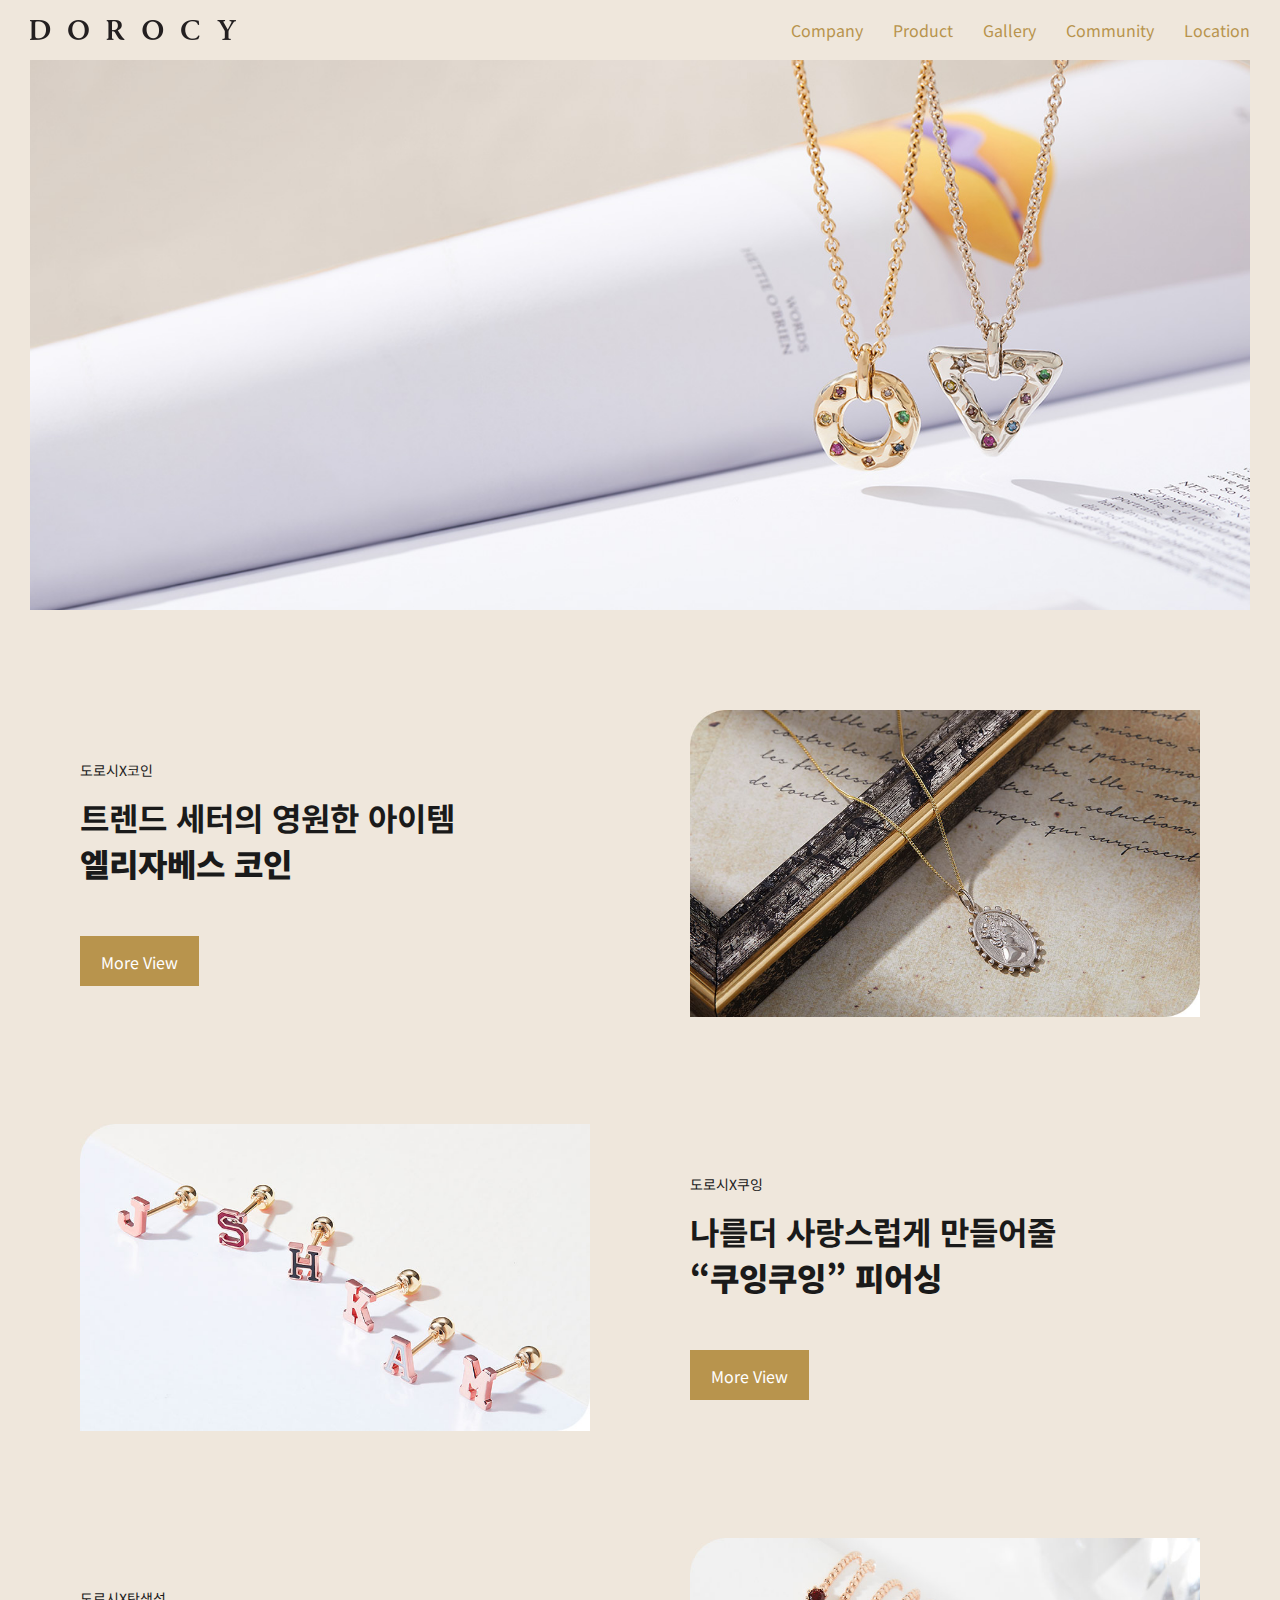
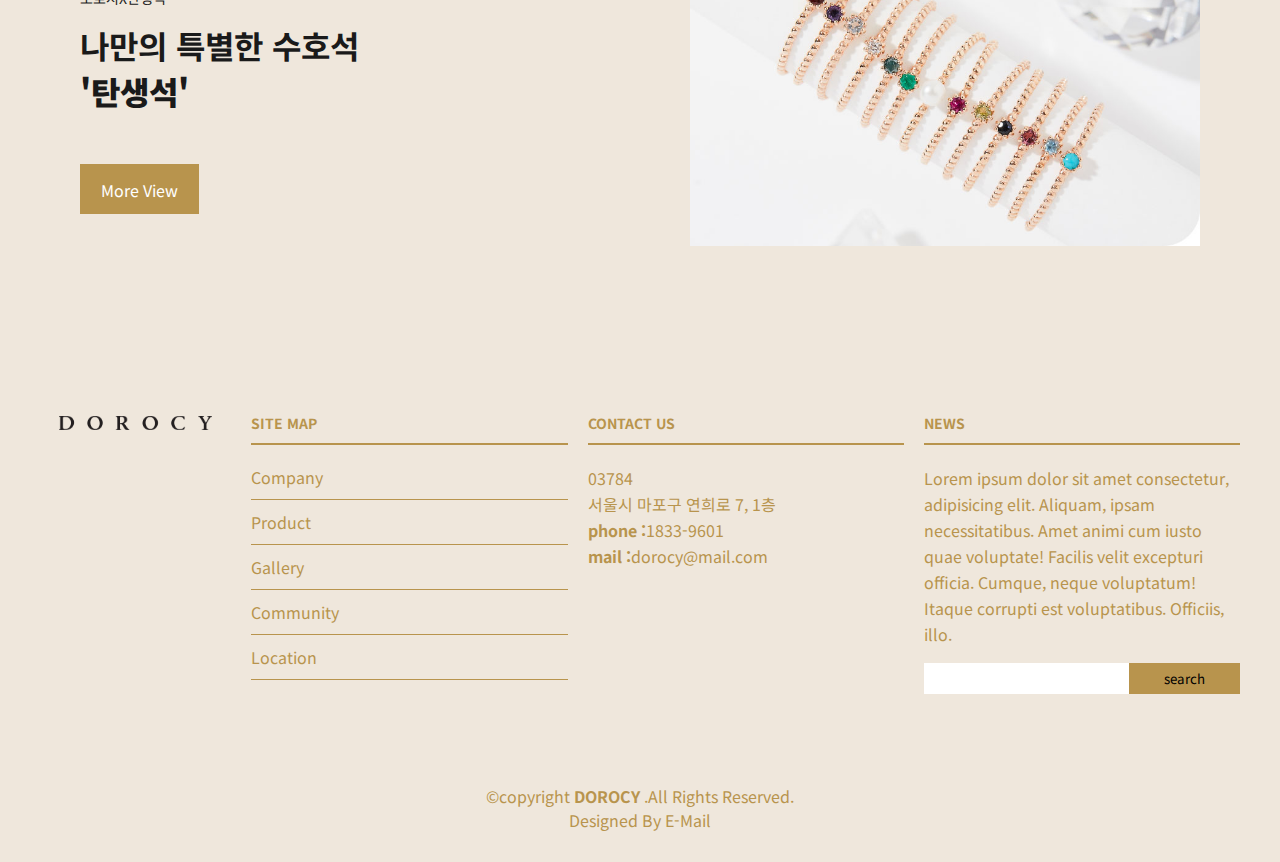
==== commit 8b950116: "푸터 텍스트 변경" ====
--- a/index.html
+++ b/index.html
@@ -115,19 +115,19 @@
                 <h4>site map</h4>
                 <ul>
                   <li>
-                    <a href="../ex1_sass_site/company/introduce.html">Company</a>
+                    <a href="./company/introduce.html">Company</a>
                   </li>
                   <li>
-                    <a href="../ex1_sass_site/product/product.html">Product</a>          
+                    <a href="./product/product.html">Product</a>          
                   </li>
                   <li>
-                    <a href="../ex1_sass_site/gallery/gallery.html">Gallery</a>
+                    <a href="./gallery/gallery.html">Gallery</a>
                   </li>
                   <li>
-                    <a href="../ex1_sass_site/community/notice.html">Community</a>
+                    <a href="./community/notice.html">Community</a>
                   </li>
                   <li>
-                    <a href="../ex1_sass_site/location/location.html">Location</a>
+                    <a href="./location/location.html">Location</a>
                   </li>
                 </ul>
               </div>
@@ -160,7 +160,7 @@
         <div class="container">
           <!-- footer 하단 영역 -->
           <div class="copyright">
-            &copy;copyright <strong>mypage</strong> .All Rights Reserved.
+            &copy;copyright <strong>DOROCY</strong> .All Rights Reserved.
           </div>
           <div class="credits">
             Designed By <a href="mailto:aaa@naver.com">E-Mail</a>
